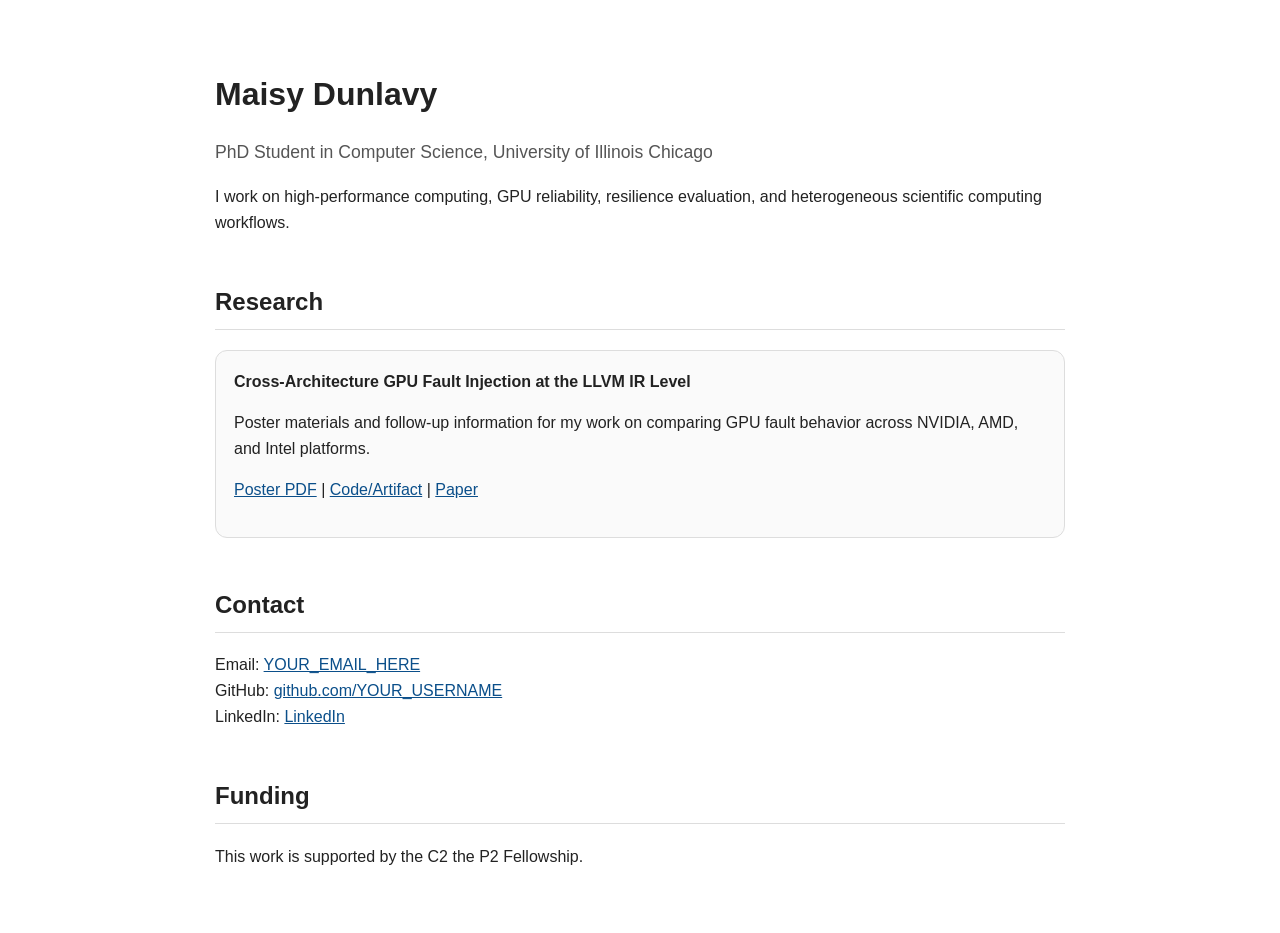
==== index.html @ 07b7075c "first commit" ====
<!DOCTYPE html>
<html lang="en">
<head>
  <meta charset="UTF-8" />
  <meta name="viewport" content="width=device-width, initial-scale=1.0" />
  <title>Maisy Dunlavy</title>
  <style>
    body {
      font-family: Arial, Helvetica, sans-serif;
      max-width: 850px;
      margin: 0 auto;
      padding: 48px 24px;
      line-height: 1.6;
      color: #222;
    }
    h1 {
      margin-bottom: 0.2em;
    }
    h2 {
      margin-top: 2em;
      border-bottom: 1px solid #ddd;
      padding-bottom: 0.3em;
    }
    a {
      color: #0b4f8a;
    }
    .subtitle {
      font-size: 1.1em;
      color: #555;
    }
    .card {
      border: 1px solid #ddd;
      border-radius: 12px;
      padding: 18px;
      margin: 16px 0;
      background: #fafafa;
    }
  </style>
</head>
<body>
  <h1>Maisy Dunlavy</h1>
  <p class="subtitle">PhD Student in Computer Science, University of Illinois Chicago</p>

  <p>
    I work on high-performance computing, GPU reliability, resilience evaluation,
    and heterogeneous scientific computing workflows.
  </p>

  <h2>Research</h2>
  <div class="card">
    <strong>Cross-Architecture GPU Fault Injection at the LLVM IR Level</strong>
    <p>
      Poster materials and follow-up information for my work on comparing GPU
      fault behavior across NVIDIA, AMD, and Intel platforms.
    </p>
    <p>
      <a href="#">Poster PDF</a> |
      <a href="#">Code/Artifact</a> |
      <a href="#">Paper</a>
    </p>
  </div>

  <h2>Contact</h2>
  <p>
    Email: <a href="mailto:YOUR_EMAIL_HERE">YOUR_EMAIL_HERE</a><br />
    GitHub: <a href="https://github.com/YOUR_USERNAME">github.com/YOUR_USERNAME</a><br />
    LinkedIn: <a href="YOUR_LINKEDIN_URL">LinkedIn</a>
  </p>

  <h2>Funding</h2>
  <p>
    This work is supported by the C2 the P2 Fellowship.
  </p>
</body>
</html>
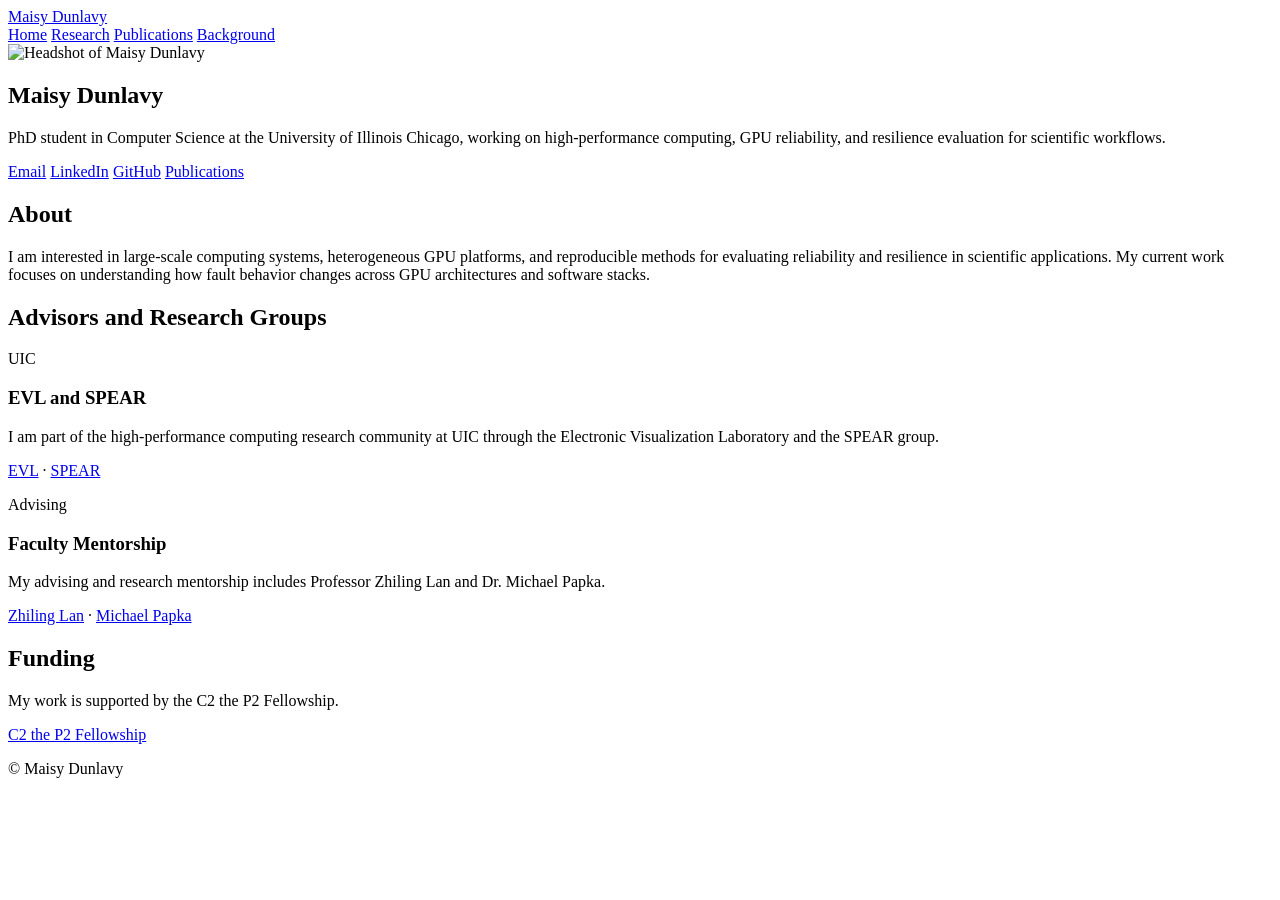
==== commit adcf2c00: "small updates" ====
--- a/index.html
+++ b/index.html
@@ -4,72 +4,97 @@
   <meta charset="UTF-8" />
   <meta name="viewport" content="width=device-width, initial-scale=1.0" />
   <title>Maisy Dunlavy</title>
-  <style>
-    body {
-      font-family: Arial, Helvetica, sans-serif;
-      max-width: 850px;
-      margin: 0 auto;
-      padding: 48px 24px;
-      line-height: 1.6;
-      color: #222;
-    }
-    h1 {
-      margin-bottom: 0.2em;
-    }
-    h2 {
-      margin-top: 2em;
-      border-bottom: 1px solid #ddd;
-      padding-bottom: 0.3em;
-    }
-    a {
-      color: #0b4f8a;
-    }
-    .subtitle {
-      font-size: 1.1em;
-      color: #555;
-    }
-    .card {
-      border: 1px solid #ddd;
-      border-radius: 12px;
-      padding: 18px;
-      margin: 16px 0;
-      background: #fafafa;
-    }
-  </style>
+  <link rel="stylesheet" href="style.css" />
 </head>
 <body>
-  <h1>Maisy Dunlavy</h1>
-  <p class="subtitle">PhD Student in Computer Science, University of Illinois Chicago</p>
+  <header class="site-header">
+    <nav class="nav">
+      <a class="name" href="index.html">Maisy Dunlavy</a>
+      <div class="nav-links">
+        <a href="index.html">Home</a>
+        <a href="research.html">Research</a>
+        <a href="publications.html">Publications</a>
+        <a href="background.html">Background</a>
+      </div>
+    </nav>
+  </header>
 
-  <p>
-    I work on high-performance computing, GPU reliability, resilience evaluation,
-    and heterogeneous scientific computing workflows.
-  </p>
+  <main>
+    <section class="hero">
+      <img class="headshot" src="assets/headshot.jpg" alt="Headshot of Maisy Dunlavy" />
 
-  <h2>Research</h2>
-  <div class="card">
-    <strong>Cross-Architecture GPU Fault Injection at the LLVM IR Level</strong>
-    <p>
-      Poster materials and follow-up information for my work on comparing GPU
-      fault behavior across NVIDIA, AMD, and Intel platforms.
-    </p>
-    <p>
-      <a href="#">Poster PDF</a> |
-      <a href="#">Code/Artifact</a> |
-      <a href="#">Paper</a>
-    </p>
-  </div>
+      <div>
+        <h1>Maisy Dunlavy</h1>
+        <p class="subtitle">
+          PhD student in Computer Science at the University of Illinois Chicago, working on
+          high-performance computing, GPU reliability, and resilience evaluation for scientific workflows.
+        </p>
 
-  <h2>Contact</h2>
-  <p>
-    Email: <a href="mailto:YOUR_EMAIL_HERE">YOUR_EMAIL_HERE</a><br />
-    GitHub: <a href="https://github.com/YOUR_USERNAME">github.com/YOUR_USERNAME</a><br />
-    LinkedIn: <a href="YOUR_LINKEDIN_URL">LinkedIn</a>
-  </p>
+        <div class="contact-row">
+          <a class="button primary" href="mailto:YOUR_EMAIL_HERE">Email</a>
+          <a class="button" href="YOUR_LINKEDIN_URL">LinkedIn</a>
+          <a class="button" href="https://github.com/mdunlavy">GitHub</a>
+          <a class="button" href="publications.html">Publications</a>
+        </div>
+      </div>
+    </section>
 
-  <h2>Funding</h2>
-  <p>
-    This work is supported by the C2 the P2 Fellowship.
-  </p>
+    <section>
+      <h2>About</h2>
+      <p>
+        I am interested in large-scale computing systems, heterogeneous GPU platforms,
+        and reproducible methods for evaluating reliability and resilience in scientific applications.
+        My current work focuses on understanding how fault behavior changes across GPU architectures
+        and software stacks.
+      </p>
+    </section>
+
+    <section>
+      <h2>Advisors and Research Groups</h2>
+      <div class="card-grid">
+        <div class="card">
+          <span class="tag">UIC</span>
+          <h3>EVL and SPEAR</h3>
+          <p>
+            I am part of the high-performance computing research community at UIC through
+            the Electronic Visualization Laboratory and the SPEAR group.
+          </p>
+          <p>
+            <a href="https://www.evl.uic.edu/">EVL</a> ·
+            <a href="https://spear.lab.uic.edu/">SPEAR</a>
+          </p>
+        </div>
+
+        <div class="card">
+          <span class="tag">Advising</span>
+          <h3>Faculty Mentorship</h3>
+          <p>
+            My advising and research mentorship includes Professor Zhiling Lan and
+            Dr. Michael Papka.
+          </p>
+          <p>
+            <a href="https://cs.uic.edu/profiles/lan-zhiling/">Zhiling Lan</a> ·
+            <a href="https://www.anl.gov/profile/michael-e-papka">Michael Papka</a>
+          </p>
+        </div>
+      </div>
+    </section>
+
+    <section>
+      <h2>Funding</h2>
+      <div class="card">
+        <p>
+          My work is supported by the C2 the P2 Fellowship.
+        </p>
+        <p>
+          <a href="FUNDING_LINK_HERE">C2 the P2 Fellowship</a>
+        </p>
+      </div>
+    </section>
+  </main>
+
+  <footer class="footer">
+    © Maisy Dunlavy
+  </footer>
 </body>
 </html>
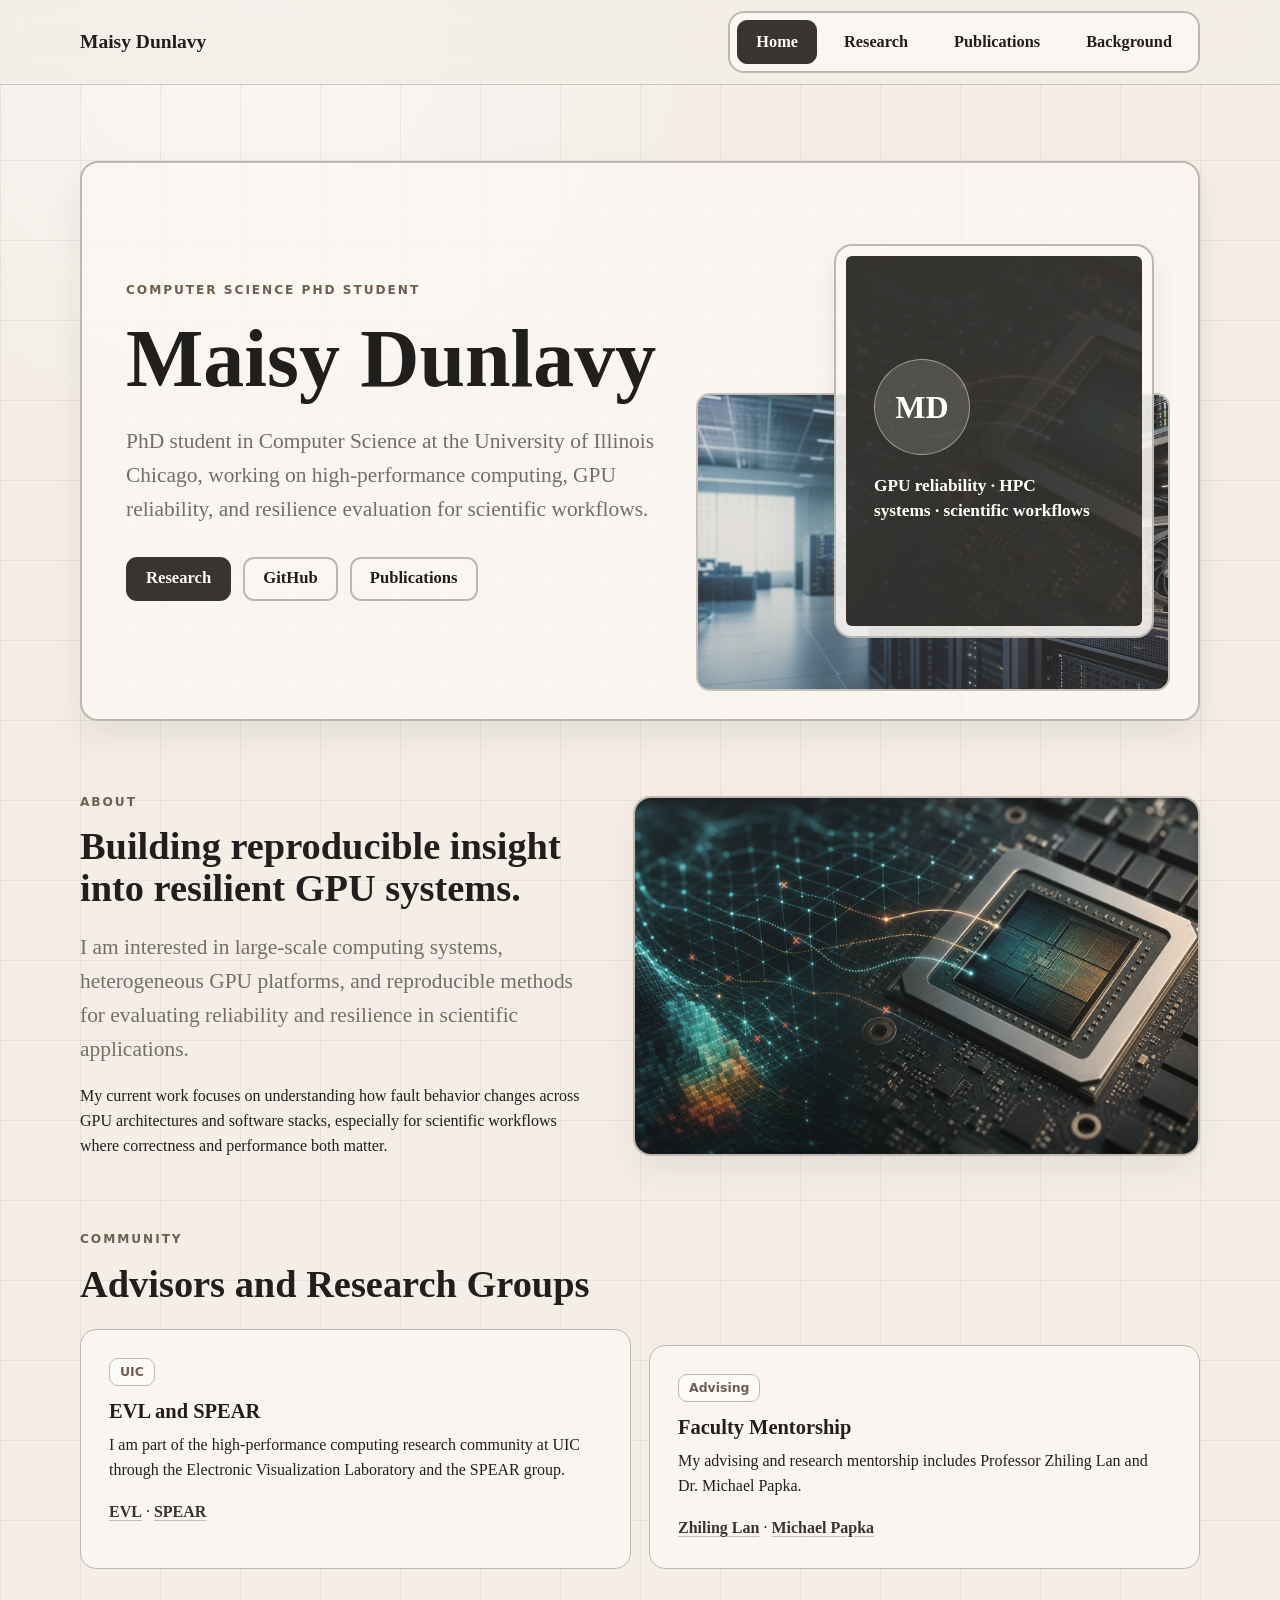
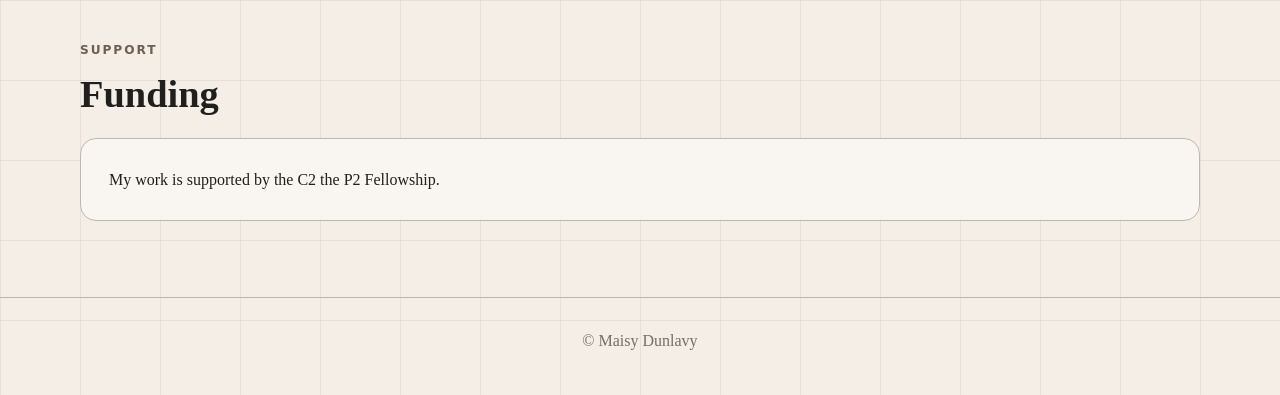
==== commit c6bd6f17: "Refresh portfolio site design" ====
--- a/index.html
+++ b/index.html
@@ -11,7 +11,7 @@
     <nav class="nav">
       <a class="name" href="index.html">Maisy Dunlavy</a>
       <div class="nav-links">
-        <a href="index.html">Home</a>
+        <a class="active" href="index.html">Home</a>
         <a href="research.html">Research</a>
         <a href="publications.html">Publications</a>
         <a href="background.html">Background</a>
@@ -21,9 +21,8 @@
 
   <main>
     <section class="hero">
-      <img class="headshot" src="assets/headshot.jpg" alt="Headshot of Maisy Dunlavy" />
-
-      <div>
+      <div class="hero-content">
+        <p class="eyebrow">Computer Science PhD Student</p>
         <h1>Maisy Dunlavy</h1>
         <p class="subtitle">
           PhD student in Computer Science at the University of Illinois Chicago, working on
@@ -31,26 +30,44 @@
         </p>
 
         <div class="contact-row">
-          <a class="button primary" href="mailto:YOUR_EMAIL_HERE">Email</a>
-          <a class="button" href="YOUR_LINKEDIN_URL">LinkedIn</a>
+          <a class="button primary" href="research.html">Research</a>
           <a class="button" href="https://github.com/mdunlavy">GitHub</a>
           <a class="button" href="publications.html">Publications</a>
         </div>
       </div>
+
+      <div class="portrait-card">
+        <div class="identity-panel" aria-label="Maisy Dunlavy profile card">
+          <span>MD</span>
+          <p>GPU reliability · HPC systems · scientific workflows</p>
+        </div>
+      </div>
+    </section>
+
+    <section class="split">
+      <div>
+        <p class="eyebrow">About</p>
+        <h2>Building reproducible insight into resilient GPU systems.</h2>
+        <p class="lead">
+          I am interested in large-scale computing systems, heterogeneous GPU platforms,
+          and reproducible methods for evaluating reliability and resilience in scientific applications.
+        </p>
+        <p>
+          My current work focuses on understanding how fault behavior changes across GPU architectures
+          and software stacks, especially for scientific workflows where correctness and performance
+          both matter.
+        </p>
+      </div>
+      <div class="feature-image" role="img" aria-label="GPU reliability visualization"></div>
     </section>
 
     <section>
-      <h2>About</h2>
-      <p>
-        I am interested in large-scale computing systems, heterogeneous GPU platforms,
-        and reproducible methods for evaluating reliability and resilience in scientific applications.
-        My current work focuses on understanding how fault behavior changes across GPU architectures
-        and software stacks.
-      </p>
-    </section>
-
-    <section>
-      <h2>Advisors and Research Groups</h2>
+      <div class="section-intro">
+        <div>
+          <p class="eyebrow">Community</p>
+          <h2>Advisors and Research Groups</h2>
+        </div>
+      </div>
       <div class="card-grid">
         <div class="card">
           <span class="tag">UIC</span>
@@ -81,13 +98,11 @@
     </section>
 
     <section>
+      <p class="eyebrow">Support</p>
       <h2>Funding</h2>
       <div class="card">
         <p>
           My work is supported by the C2 the P2 Fellowship.
-        </p>
-        <p>
-          <a href="FUNDING_LINK_HERE">C2 the P2 Fellowship</a>
         </p>
       </div>
     </section>
--- a/style.css
+++ b/style.css
@@ -0,0 +1,535 @@
+* {
+  box-sizing: border-box;
+}
+
+:root {
+  --ink: #211f1d;
+  --charcoal: #373431;
+  --muted: #746e67;
+  --paper: #f4eee7;
+  --panel: #fbf8f4;
+  --line: #bdb7b1;
+  --line-soft: #ded7cf;
+  --grid: rgba(91, 82, 73, 0.09);
+  --gold: #9a6a35;
+  --accent: #6e5f4f;
+  --shadow: 0 16px 34px rgba(47, 43, 39, 0.08);
+  --radius: 12px;
+}
+
+body {
+  margin: 0;
+  color: var(--ink);
+  background:
+    linear-gradient(var(--grid) 1px, transparent 1px),
+    linear-gradient(90deg, var(--grid) 1px, transparent 1px),
+    radial-gradient(circle at 20% 0%, rgba(255, 255, 255, 0.58), transparent 28rem),
+    var(--paper);
+  background-size: 80px 80px, 80px 80px, auto, auto;
+  font-family: Georgia, "Times New Roman", Times, serif;
+  line-height: 1.58;
+}
+
+img {
+  display: block;
+  max-width: 100%;
+}
+
+a {
+  color: var(--charcoal);
+  font-weight: 700;
+  text-decoration-color: rgba(55, 52, 49, 0.28);
+  text-underline-offset: 0.18em;
+}
+
+a:hover {
+  color: var(--gold);
+}
+
+.site-header {
+  position: sticky;
+  top: 0;
+  z-index: 10;
+  border-bottom: 1px solid rgba(189, 183, 177, 0.72);
+  background: rgba(244, 238, 231, 0.84);
+  backdrop-filter: blur(14px);
+}
+
+.nav {
+  width: min(1120px, calc(100% - 40px));
+  margin: 0 auto;
+  min-height: 84px;
+  display: flex;
+  align-items: center;
+  justify-content: space-between;
+  gap: 28px;
+}
+
+.name {
+  color: var(--ink);
+  font-size: 1.22rem;
+  font-weight: 700;
+  letter-spacing: 0;
+  text-decoration: none;
+  white-space: nowrap;
+}
+
+.nav-links {
+  display: flex;
+  align-items: center;
+  justify-content: flex-end;
+  gap: 8px;
+  flex-wrap: wrap;
+  border: 2px solid var(--line);
+  border-radius: 16px;
+  padding: 7px;
+  background: rgba(251, 248, 244, 0.82);
+}
+
+.nav-links a {
+  min-height: 44px;
+  display: inline-flex;
+  align-items: center;
+  border: 1px solid transparent;
+  border-radius: 10px;
+  padding: 0 18px;
+  color: var(--ink);
+  font-size: 1.02rem;
+  font-weight: 700;
+  text-decoration: none;
+}
+
+.nav-links a:hover,
+.nav-links a.active {
+  border-color: var(--charcoal);
+  background: var(--charcoal);
+  color: #fffaf4;
+}
+
+main {
+  width: min(1120px, calc(100% - 40px));
+  margin: 0 auto;
+  padding: 48px 0 76px;
+}
+
+section {
+  margin-top: 72px;
+}
+
+h1,
+h2,
+h3 {
+  margin: 0;
+  font-weight: 700;
+  line-height: 1.08;
+  letter-spacing: 0;
+}
+
+h1 {
+  max-width: 760px;
+  font-size: clamp(2.9rem, 6.4vw, 5.8rem);
+}
+
+h2 {
+  margin-bottom: 22px;
+  font-size: clamp(1.75rem, 3vw, 2.55rem);
+}
+
+h3 {
+  font-size: 1.28rem;
+}
+
+p {
+  margin: 0;
+}
+
+p + p {
+  margin-top: 16px;
+}
+
+.subtitle,
+.lead {
+  max-width: 760px;
+  color: var(--muted);
+  font-size: clamp(1.14rem, 2vw, 1.34rem);
+}
+
+.eyebrow {
+  margin-bottom: 14px;
+  color: var(--accent);
+  font-family: ui-sans-serif, system-ui, -apple-system, BlinkMacSystemFont, "Segoe UI", sans-serif;
+  font-size: 0.76rem;
+  font-weight: 800;
+  letter-spacing: 0.16em;
+  text-transform: uppercase;
+}
+
+.hero {
+  position: relative;
+  min-height: 560px;
+  display: grid;
+  grid-template-columns: minmax(0, 1fr) minmax(280px, 0.7fr);
+  align-items: center;
+  gap: 38px;
+  margin-top: 28px;
+  padding: 44px;
+  overflow: hidden;
+  border: 2px solid var(--line);
+  border-radius: 18px;
+  background:
+    linear-gradient(rgba(255, 255, 255, 0.35) 1px, transparent 1px),
+    linear-gradient(90deg, rgba(255, 255, 255, 0.35) 1px, transparent 1px),
+    rgba(251, 248, 244, 0.78);
+  background-size: 52px 52px;
+  box-shadow: var(--shadow);
+}
+
+.hero::after {
+  content: "";
+  position: absolute;
+  inset: auto 28px 28px auto;
+  width: min(46%, 470px);
+  aspect-ratio: 16 / 10;
+  border: 2px solid var(--line);
+  border-radius: 14px;
+  background:
+    linear-gradient(180deg, rgba(55, 52, 49, 0.12), rgba(55, 52, 49, 0.2)),
+    url("assets/hpc-hero.png") center / cover;
+  filter: sepia(0.18) saturate(0.66) contrast(0.94);
+  opacity: 0.9;
+}
+
+.hero-content {
+  position: relative;
+  z-index: 2;
+  max-width: 660px;
+}
+
+.hero .subtitle {
+  margin-top: 22px;
+  color: var(--muted);
+}
+
+.portrait-card {
+  position: relative;
+  z-index: 2;
+  align-self: center;
+  width: min(100%, 320px);
+  margin-left: auto;
+  padding: 10px;
+  border: 2px solid var(--line);
+  border-radius: 18px;
+  background: rgba(251, 248, 244, 0.88);
+  box-shadow: 0 12px 24px rgba(47, 43, 39, 0.08);
+}
+
+.headshot,
+.identity-panel {
+  width: 100%;
+  aspect-ratio: 4 / 5;
+  border-radius: 6px;
+}
+
+.headshot {
+  object-fit: cover;
+}
+
+.identity-panel {
+  display: grid;
+  align-content: center;
+  gap: 18px;
+  padding: 28px;
+  background:
+    linear-gradient(145deg, rgba(55, 52, 49, 0.95), rgba(55, 52, 49, 0.86)),
+    url("assets/gpu-reliability.png") center / cover;
+  color: #ffffff;
+  filter: sepia(0.1) saturate(0.72);
+}
+
+.identity-panel span {
+  width: 96px;
+  height: 96px;
+  display: inline-grid;
+  place-items: center;
+  border: 1px solid rgba(255, 255, 255, 0.42);
+  border-radius: 50%;
+  background: rgba(255, 255, 255, 0.14);
+  font-size: 2rem;
+  font-weight: 700;
+}
+
+.identity-panel p {
+  max-width: 220px;
+  font-size: 1.08rem;
+  font-weight: 700;
+  line-height: 1.45;
+}
+
+.contact-row,
+.link-row {
+  display: flex;
+  flex-wrap: wrap;
+  align-items: center;
+  gap: 12px;
+  margin-top: 30px;
+}
+
+.button {
+  min-height: 44px;
+  display: inline-flex;
+  align-items: center;
+  justify-content: center;
+  border: 2px solid var(--line);
+  border-radius: 11px;
+  padding: 0 18px;
+  background: rgba(251, 248, 244, 0.92);
+  color: var(--ink);
+  font-size: 1.04rem;
+  font-weight: 700;
+  text-decoration: none;
+  box-shadow: none;
+}
+
+.button:hover {
+  transform: translateY(-1px);
+}
+
+.button.primary {
+  border-color: var(--charcoal);
+  background: var(--charcoal);
+  color: #fffaf4;
+}
+
+.section-intro {
+  display: flex;
+  align-items: end;
+  justify-content: space-between;
+  gap: 28px;
+  margin-bottom: 24px;
+}
+
+.section-intro h2 {
+  margin-bottom: 0;
+}
+
+.split {
+  display: grid;
+  grid-template-columns: minmax(0, 0.95fr) minmax(320px, 1.05fr);
+  gap: 40px;
+  align-items: center;
+}
+
+.feature-image {
+  min-height: 360px;
+  border: 2px solid var(--line);
+  border-radius: 18px;
+  background:
+    linear-gradient(180deg, rgba(251, 248, 244, 0.08), rgba(55, 52, 49, 0.16)),
+    url("assets/gpu-reliability.png") center / cover;
+  box-shadow: var(--shadow);
+  filter: sepia(0.14) saturate(0.76) contrast(0.96);
+}
+
+.card-grid,
+.research-grid,
+.timeline {
+  display: grid;
+  gap: 18px;
+}
+
+.card-grid {
+  grid-template-columns: repeat(2, minmax(0, 1fr));
+}
+
+.research-grid {
+  grid-template-columns: repeat(3, minmax(0, 1fr));
+}
+
+.card,
+.pub,
+.timeline-item,
+.research-card {
+  border: 1px solid var(--line);
+  border-radius: 16px;
+  background: rgba(251, 248, 244, 0.86);
+  box-shadow: none;
+}
+
+.card,
+.pub,
+.timeline-item {
+  padding: 28px;
+}
+
+.research-card {
+  overflow: hidden;
+}
+
+.research-card .card-media {
+  min-height: 170px;
+  border-bottom: 1px solid var(--line);
+  background:
+    linear-gradient(180deg, rgba(251, 248, 244, 0.08), rgba(55, 52, 49, 0.2)),
+    url("assets/gpu-reliability.png") center / cover;
+  filter: sepia(0.14) saturate(0.76);
+}
+
+.research-card .card-body {
+  padding: 24px;
+}
+
+.card h3,
+.pub h3,
+.timeline-item h3,
+.research-card h3 {
+  margin-bottom: 10px;
+}
+
+.muted {
+  color: var(--muted);
+}
+
+.tag,
+.status,
+.date {
+  display: inline-flex;
+  align-items: center;
+  width: fit-content;
+  min-height: 28px;
+  margin-bottom: 14px;
+  border: 1px solid var(--line);
+  border-radius: 9px;
+  padding: 0 10px;
+  background: rgba(255, 255, 255, 0.38);
+  color: var(--accent);
+  font-family: ui-sans-serif, system-ui, -apple-system, BlinkMacSystemFont, "Segoe UI", sans-serif;
+  font-size: 0.78rem;
+  font-weight: 800;
+}
+
+.status {
+  margin: 0 6px 0 0;
+  background: var(--charcoal);
+  color: #fffaf4;
+}
+
+.list-clean {
+  margin: 0;
+  padding: 0;
+  list-style: none;
+}
+
+.list-clean li {
+  position: relative;
+  padding: 12px 0 12px 28px;
+  border-bottom: 1px solid var(--line-soft);
+}
+
+.list-clean li:last-child {
+  border-bottom: 0;
+}
+
+.list-clean li::before {
+  content: "";
+  position: absolute;
+  left: 0;
+  top: 1.05em;
+  width: 9px;
+  height: 9px;
+  border: 1px solid var(--charcoal);
+  border-radius: 50%;
+  background: transparent;
+}
+
+.pub + .pub,
+.card + .card,
+.timeline-item + .timeline-item {
+  margin-top: 16px;
+}
+
+.page-header {
+  padding: 34px 0 12px;
+}
+
+.footer {
+  border-top: 1px solid var(--line);
+  padding: 30px 20px 42px;
+  color: var(--muted);
+  text-align: center;
+}
+
+@media (max-width: 860px) {
+  .nav {
+    min-height: auto;
+    padding: 18px 0;
+    align-items: flex-start;
+    flex-direction: column;
+    gap: 12px;
+  }
+
+  .nav-links {
+    justify-content: flex-start;
+  }
+
+  main {
+    padding-top: 36px;
+  }
+
+  section {
+    margin-top: 52px;
+  }
+
+  .hero,
+  .split,
+  .card-grid,
+  .research-grid {
+    grid-template-columns: 1fr;
+  }
+
+  .hero {
+    min-height: auto;
+    padding: 34px 24px;
+  }
+
+  .hero::after {
+    inset: auto 18px 18px auto;
+    width: min(54%, 320px);
+    opacity: 0.34;
+  }
+
+  .portrait-card {
+    width: min(100%, 240px);
+    margin: 8px 0 0;
+  }
+
+  .section-intro {
+    display: block;
+  }
+}
+
+@media (max-width: 560px) {
+  .nav,
+  main {
+    width: min(100% - 28px, 1120px);
+  }
+
+  .nav-links a {
+    padding: 0 10px;
+    font-size: 0.88rem;
+  }
+
+  .button {
+    width: 100%;
+  }
+
+  .hero {
+    padding: 28px 18px;
+  }
+
+  .card,
+  .pub,
+  .timeline-item,
+  .research-card .card-body {
+    padding: 20px;
+  }
+}
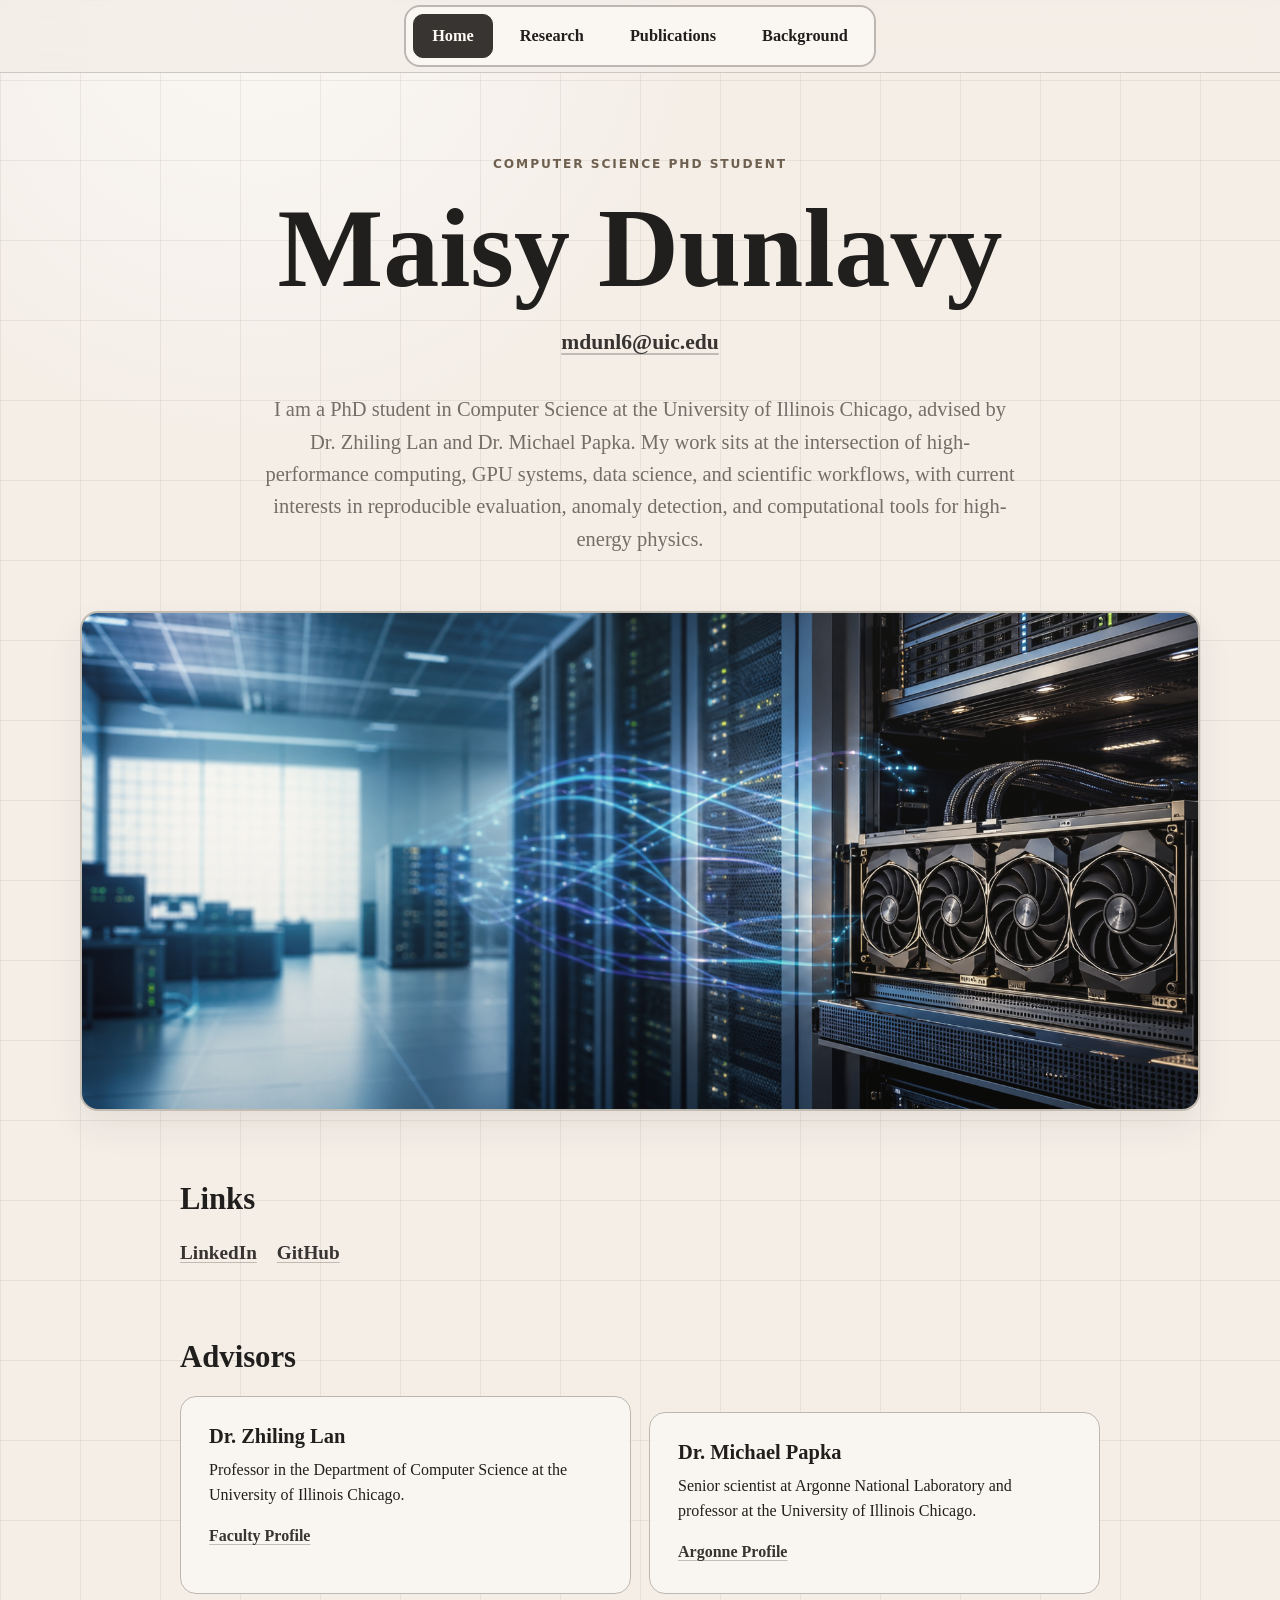
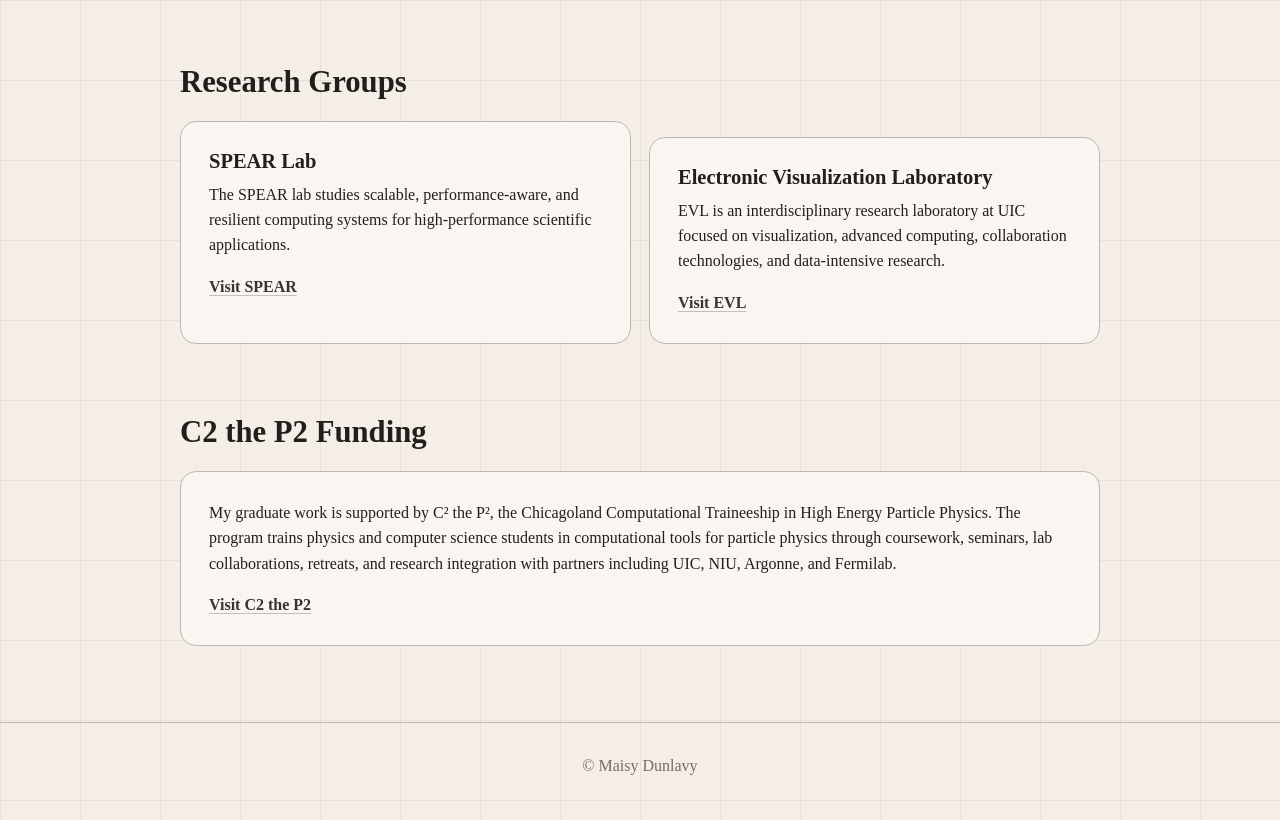
==== commit 5efa1184: "Simplify landing page layout" ====
--- a/index.html
+++ b/index.html
@@ -9,7 +9,6 @@
 <body>
   <header class="site-header">
     <nav class="nav">
-      <a class="name" href="index.html">Maisy Dunlavy</a>
       <div class="nav-links">
         <a class="active" href="index.html">Home</a>
         <a href="research.html">Research</a>
@@ -20,90 +19,85 @@
   </header>
 
   <main>
-    <section class="hero">
-      <div class="hero-content">
-        <p class="eyebrow">Computer Science PhD Student</p>
-        <h1>Maisy Dunlavy</h1>
-        <p class="subtitle">
-          PhD student in Computer Science at the University of Illinois Chicago, working on
-          high-performance computing, GPU reliability, and resilience evaluation for scientific workflows.
-        </p>
+    <section class="home-intro">
+      <p class="eyebrow">Computer Science PhD Student</p>
+      <h1>Maisy Dunlavy</h1>
+      <p class="email-link">
+        <a href="mailto:mdunl6@uic.edu">mdunl6@uic.edu</a>
+      </p>
 
-        <div class="contact-row">
-          <a class="button primary" href="research.html">Research</a>
-          <a class="button" href="https://github.com/mdunlavy">GitHub</a>
-          <a class="button" href="publications.html">Publications</a>
+      <p class="bio">
+        I am a PhD student in Computer Science at the University of Illinois Chicago, advised by
+        Dr. Zhiling Lan and Dr. Michael Papka. My work sits at the intersection of high-performance
+        computing, GPU systems, data science, and scientific workflows, with current interests in
+        reproducible evaluation, anomaly detection, and computational tools for high-energy physics.
+      </p>
+    </section>
+
+    <section class="home-image" aria-label="High-performance computing systems image"></section>
+
+    <section class="simple-section">
+      <h2>Links</h2>
+      <div class="text-links">
+        <a href="https://www.linkedin.com/in/maisydunlavy">LinkedIn</a>
+        <a href="https://github.com/mdunlavy">GitHub</a>
+      </div>
+    </section>
+
+    <section class="simple-section">
+      <h2>Advisors</h2>
+      <div class="card-grid">
+        <div class="card">
+          <h3>Dr. Zhiling Lan</h3>
+          <p>
+            Professor in the Department of Computer Science at the University of Illinois Chicago.
+          </p>
+          <p><a href="https://cs.uic.edu/profiles/lan-zhiling/">Faculty Profile</a></p>
         </div>
-      </div>
 
-      <div class="portrait-card">
-        <div class="identity-panel" aria-label="Maisy Dunlavy profile card">
-          <span>MD</span>
-          <p>GPU reliability · HPC systems · scientific workflows</p>
+        <div class="card">
+          <h3>Dr. Michael Papka</h3>
+          <p>
+            Senior scientist at Argonne National Laboratory and professor at the University of Illinois Chicago.
+          </p>
+          <p><a href="https://www.anl.gov/profile/michael-e-papka">Argonne Profile</a></p>
         </div>
       </div>
     </section>
 
-    <section class="split">
-      <div>
-        <p class="eyebrow">About</p>
-        <h2>Building reproducible insight into resilient GPU systems.</h2>
-        <p class="lead">
-          I am interested in large-scale computing systems, heterogeneous GPU platforms,
-          and reproducible methods for evaluating reliability and resilience in scientific applications.
-        </p>
-        <p>
-          My current work focuses on understanding how fault behavior changes across GPU architectures
-          and software stacks, especially for scientific workflows where correctness and performance
-          both matter.
-        </p>
-      </div>
-      <div class="feature-image" role="img" aria-label="GPU reliability visualization"></div>
-    </section>
-
-    <section>
-      <div class="section-intro">
-        <div>
-          <p class="eyebrow">Community</p>
-          <h2>Advisors and Research Groups</h2>
-        </div>
-      </div>
+    <section class="simple-section">
+      <h2>Research Groups</h2>
       <div class="card-grid">
         <div class="card">
-          <span class="tag">UIC</span>
-          <h3>EVL and SPEAR</h3>
+          <h3>SPEAR Lab</h3>
           <p>
-            I am part of the high-performance computing research community at UIC through
-            the Electronic Visualization Laboratory and the SPEAR group.
+            The SPEAR lab studies scalable, performance-aware, and resilient computing systems for
+            high-performance scientific applications.
           </p>
-          <p>
-            <a href="https://www.evl.uic.edu/">EVL</a> ·
-            <a href="https://spear.lab.uic.edu/">SPEAR</a>
-          </p>
+          <p><a href="https://spear.lab.uic.edu/">Visit SPEAR</a></p>
         </div>
 
         <div class="card">
-          <span class="tag">Advising</span>
-          <h3>Faculty Mentorship</h3>
+          <h3>Electronic Visualization Laboratory</h3>
           <p>
-            My advising and research mentorship includes Professor Zhiling Lan and
-            Dr. Michael Papka.
+            EVL is an interdisciplinary research laboratory at UIC focused on visualization,
+            advanced computing, collaboration technologies, and data-intensive research.
           </p>
-          <p>
-            <a href="https://cs.uic.edu/profiles/lan-zhiling/">Zhiling Lan</a> ·
-            <a href="https://www.anl.gov/profile/michael-e-papka">Michael Papka</a>
-          </p>
+          <p><a href="https://www.evl.uic.edu/">Visit EVL</a></p>
         </div>
       </div>
     </section>
 
-    <section>
-      <p class="eyebrow">Support</p>
-      <h2>Funding</h2>
+    <section class="simple-section">
+      <h2>C2 the P2 Funding</h2>
       <div class="card">
         <p>
-          My work is supported by the C2 the P2 Fellowship.
+          My graduate work is supported by C² the P², the Chicagoland Computational Traineeship
+          in High Energy Particle Physics. The program trains physics and computer science students
+          in computational tools for particle physics through coursework, seminars, lab collaborations,
+          retreats, and research integration with partners including UIC, NIU, Argonne, and Fermilab.
         </p>
+        <p><a href="https://www.c2thep2.org/">Visit C2 the P2</a></p>
       </div>
     </section>
   </main>
--- a/style.css
+++ b/style.css
@@ -58,20 +58,10 @@
 .nav {
   width: min(1120px, calc(100% - 40px));
   margin: 0 auto;
-  min-height: 84px;
+  min-height: 72px;
   display: flex;
   align-items: center;
-  justify-content: space-between;
-  gap: 28px;
-}
-
-.name {
-  color: var(--ink);
-  font-size: 1.22rem;
-  font-weight: 700;
-  letter-spacing: 0;
-  text-decoration: none;
-  white-space: nowrap;
+  justify-content: center;
 }
 
 .nav-links {
@@ -127,12 +117,12 @@
 
 h1 {
   max-width: 760px;
-  font-size: clamp(2.9rem, 6.4vw, 5.8rem);
+  font-size: clamp(2.35rem, 5vw, 4rem);
 }
 
 h2 {
   margin-bottom: 22px;
-  font-size: clamp(1.75rem, 3vw, 2.55rem);
+  font-size: clamp(1.55rem, 2.4vw, 2rem);
 }
 
 h3 {
@@ -182,6 +172,55 @@
     rgba(251, 248, 244, 0.78);
   background-size: 52px 52px;
   box-shadow: var(--shadow);
+}
+
+.home-intro {
+  max-width: 780px;
+  margin: 34px auto 0;
+  text-align: center;
+}
+
+.home-intro h1 {
+  max-width: none;
+  font-size: clamp(3.4rem, 9vw, 7rem);
+}
+
+.email-link {
+  margin-top: 16px;
+  color: var(--muted);
+  font-size: clamp(1.14rem, 2vw, 1.35rem);
+}
+
+.bio {
+  max-width: 760px;
+  margin: 34px auto 0;
+  color: var(--muted);
+  font-size: clamp(1.12rem, 2vw, 1.28rem);
+}
+
+.home-image {
+  min-height: clamp(280px, 42vw, 500px);
+  margin-top: 56px;
+  border: 2px solid var(--line);
+  border-radius: 18px;
+  background:
+    linear-gradient(180deg, rgba(251, 248, 244, 0.06), rgba(55, 52, 49, 0.12)),
+    url("assets/hpc-hero.png") center / cover;
+  box-shadow: var(--shadow);
+  filter: sepia(0.12) saturate(0.82) contrast(0.98);
+}
+
+.simple-section {
+  max-width: 920px;
+  margin-right: auto;
+  margin-left: auto;
+}
+
+.text-links {
+  display: flex;
+  flex-wrap: wrap;
+  gap: 20px;
+  font-size: 1.2rem;
 }
 
 .hero::after {
@@ -462,13 +501,11 @@
   .nav {
     min-height: auto;
     padding: 18px 0;
-    align-items: flex-start;
-    flex-direction: column;
-    gap: 12px;
+    align-items: center;
   }
 
   .nav-links {
-    justify-content: flex-start;
+    justify-content: center;
   }
 
   main {
@@ -491,6 +528,15 @@
     padding: 34px 24px;
   }
 
+  .home-intro {
+    margin-top: 18px;
+    text-align: left;
+  }
+
+  .bio {
+    margin-left: 0;
+  }
+
   .hero::after {
     inset: auto 18px 18px auto;
     width: min(54%, 320px);
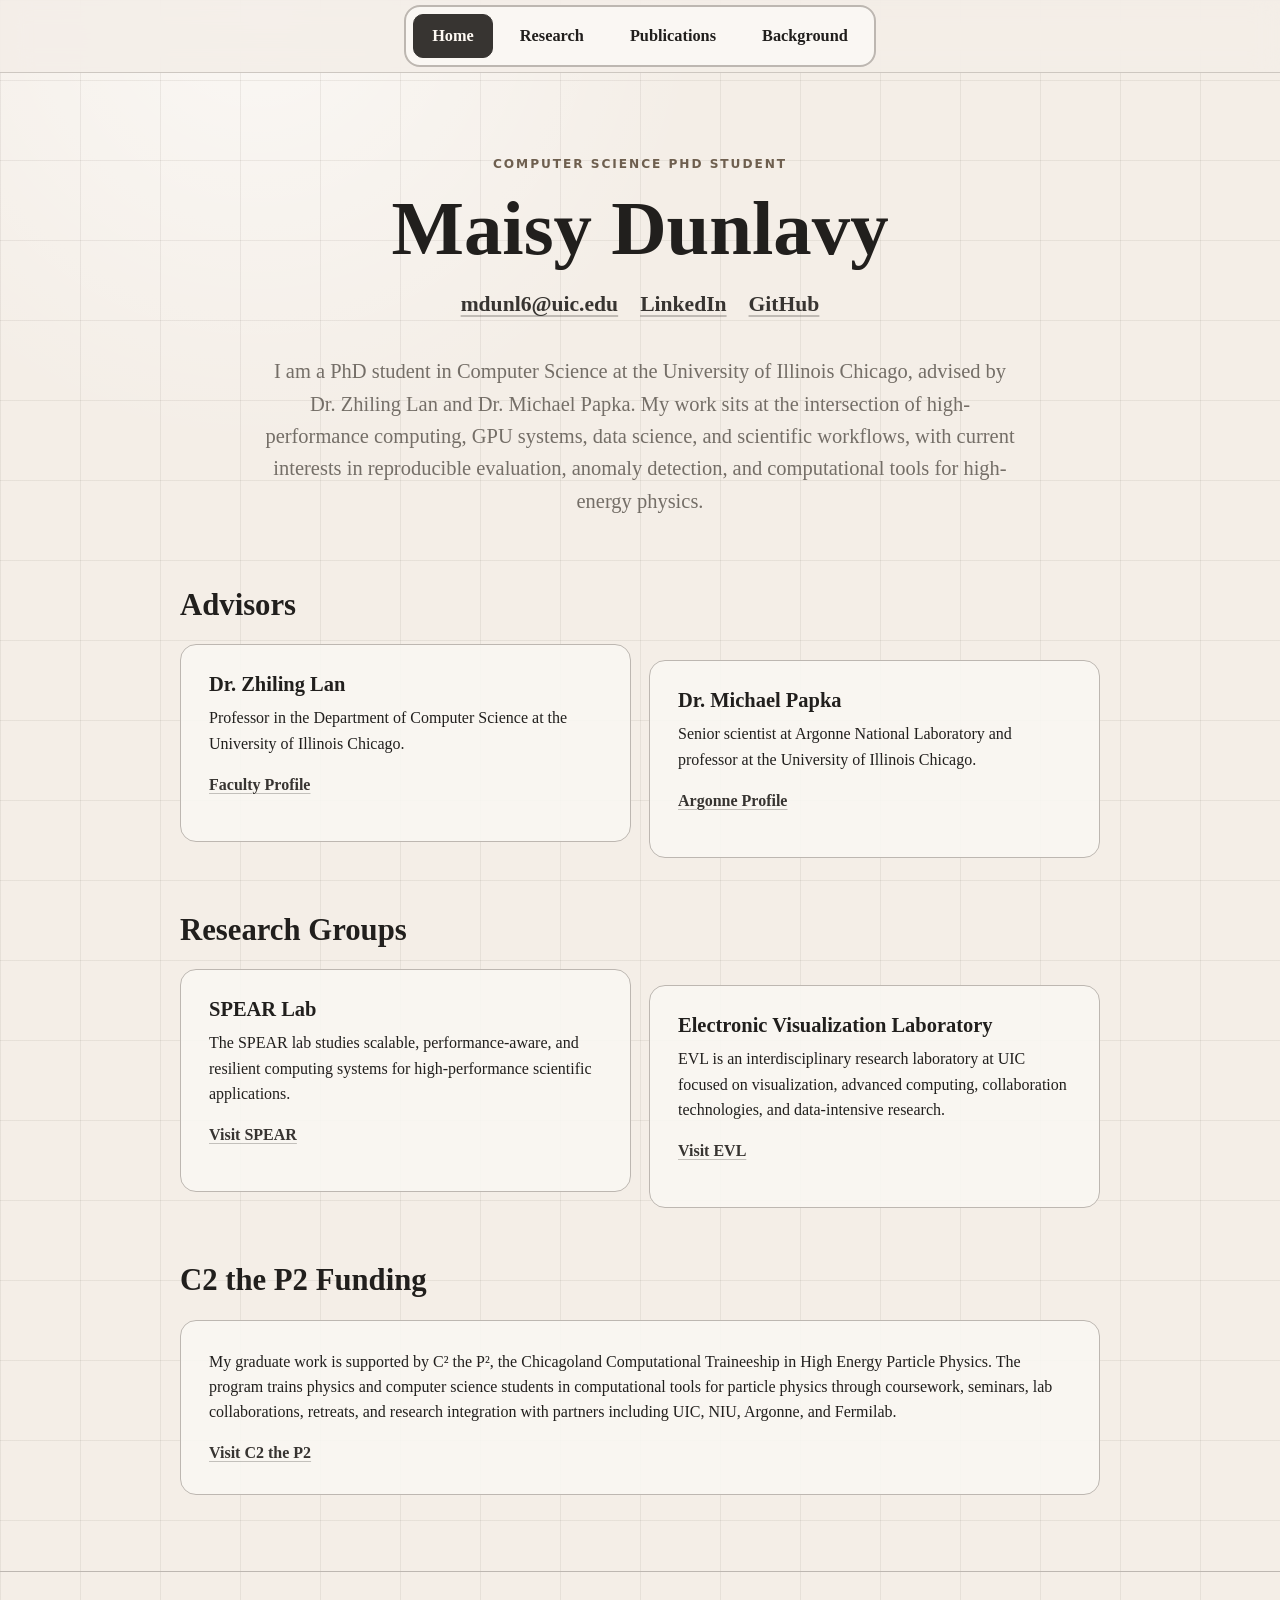
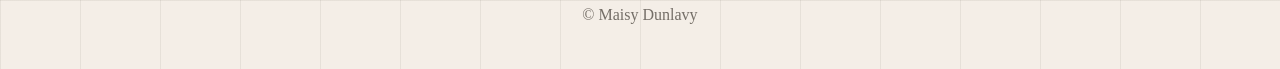
==== commit c1449483: "Refine landing page intro" ====
--- a/index.html
+++ b/index.html
@@ -22,9 +22,12 @@
     <section class="home-intro">
       <p class="eyebrow">Computer Science PhD Student</p>
       <h1>Maisy Dunlavy</h1>
-      <p class="email-link">
+
+      <div class="contact-line">
         <a href="mailto:mdunl6@uic.edu">mdunl6@uic.edu</a>
-      </p>
+        <a href="https://www.linkedin.com/in/maisydunlavy/">LinkedIn</a>
+        <a href="https://github.com/mdunlavy">GitHub</a>
+      </div>
 
       <p class="bio">
         I am a PhD student in Computer Science at the University of Illinois Chicago, advised by
@@ -32,16 +35,6 @@
         computing, GPU systems, data science, and scientific workflows, with current interests in
         reproducible evaluation, anomaly detection, and computational tools for high-energy physics.
       </p>
-    </section>
-
-    <section class="home-image" aria-label="High-performance computing systems image"></section>
-
-    <section class="simple-section">
-      <h2>Links</h2>
-      <div class="text-links">
-        <a href="https://www.linkedin.com/in/maisydunlavy">LinkedIn</a>
-        <a href="https://github.com/mdunlavy">GitHub</a>
-      </div>
     </section>
 
     <section class="simple-section">
--- a/style.css
+++ b/style.css
@@ -182,10 +182,15 @@
 
 .home-intro h1 {
   max-width: none;
-  font-size: clamp(3.4rem, 9vw, 7rem);
-}
-
-.email-link {
+  font-size: clamp(2.8rem, 6vw, 5rem);
+  white-space: nowrap;
+}
+
+.contact-line {
+  display: flex;
+  flex-wrap: wrap;
+  justify-content: center;
+  gap: 10px 22px;
   margin-top: 16px;
   color: var(--muted);
   font-size: clamp(1.14rem, 2vw, 1.35rem);
@@ -198,29 +203,10 @@
   font-size: clamp(1.12rem, 2vw, 1.28rem);
 }
 
-.home-image {
-  min-height: clamp(280px, 42vw, 500px);
-  margin-top: 56px;
-  border: 2px solid var(--line);
-  border-radius: 18px;
-  background:
-    linear-gradient(180deg, rgba(251, 248, 244, 0.06), rgba(55, 52, 49, 0.12)),
-    url("assets/hpc-hero.png") center / cover;
-  box-shadow: var(--shadow);
-  filter: sepia(0.12) saturate(0.82) contrast(0.98);
-}
-
 .simple-section {
   max-width: 920px;
   margin-right: auto;
   margin-left: auto;
-}
-
-.text-links {
-  display: flex;
-  flex-wrap: wrap;
-  gap: 20px;
-  font-size: 1.2rem;
 }
 
 .hero::after {
@@ -374,6 +360,7 @@
 .timeline {
   display: grid;
   gap: 18px;
+  align-items: stretch;
 }
 
 .card-grid {
@@ -392,6 +379,11 @@
   border-radius: 16px;
   background: rgba(251, 248, 244, 0.86);
   box-shadow: none;
+}
+
+.card,
+.research-card {
+  height: 100%;
 }
 
 .card,
@@ -533,6 +525,14 @@
     text-align: left;
   }
 
+  .home-intro h1 {
+    white-space: normal;
+  }
+
+  .contact-line {
+    justify-content: flex-start;
+  }
+
   .bio {
     margin-left: 0;
   }
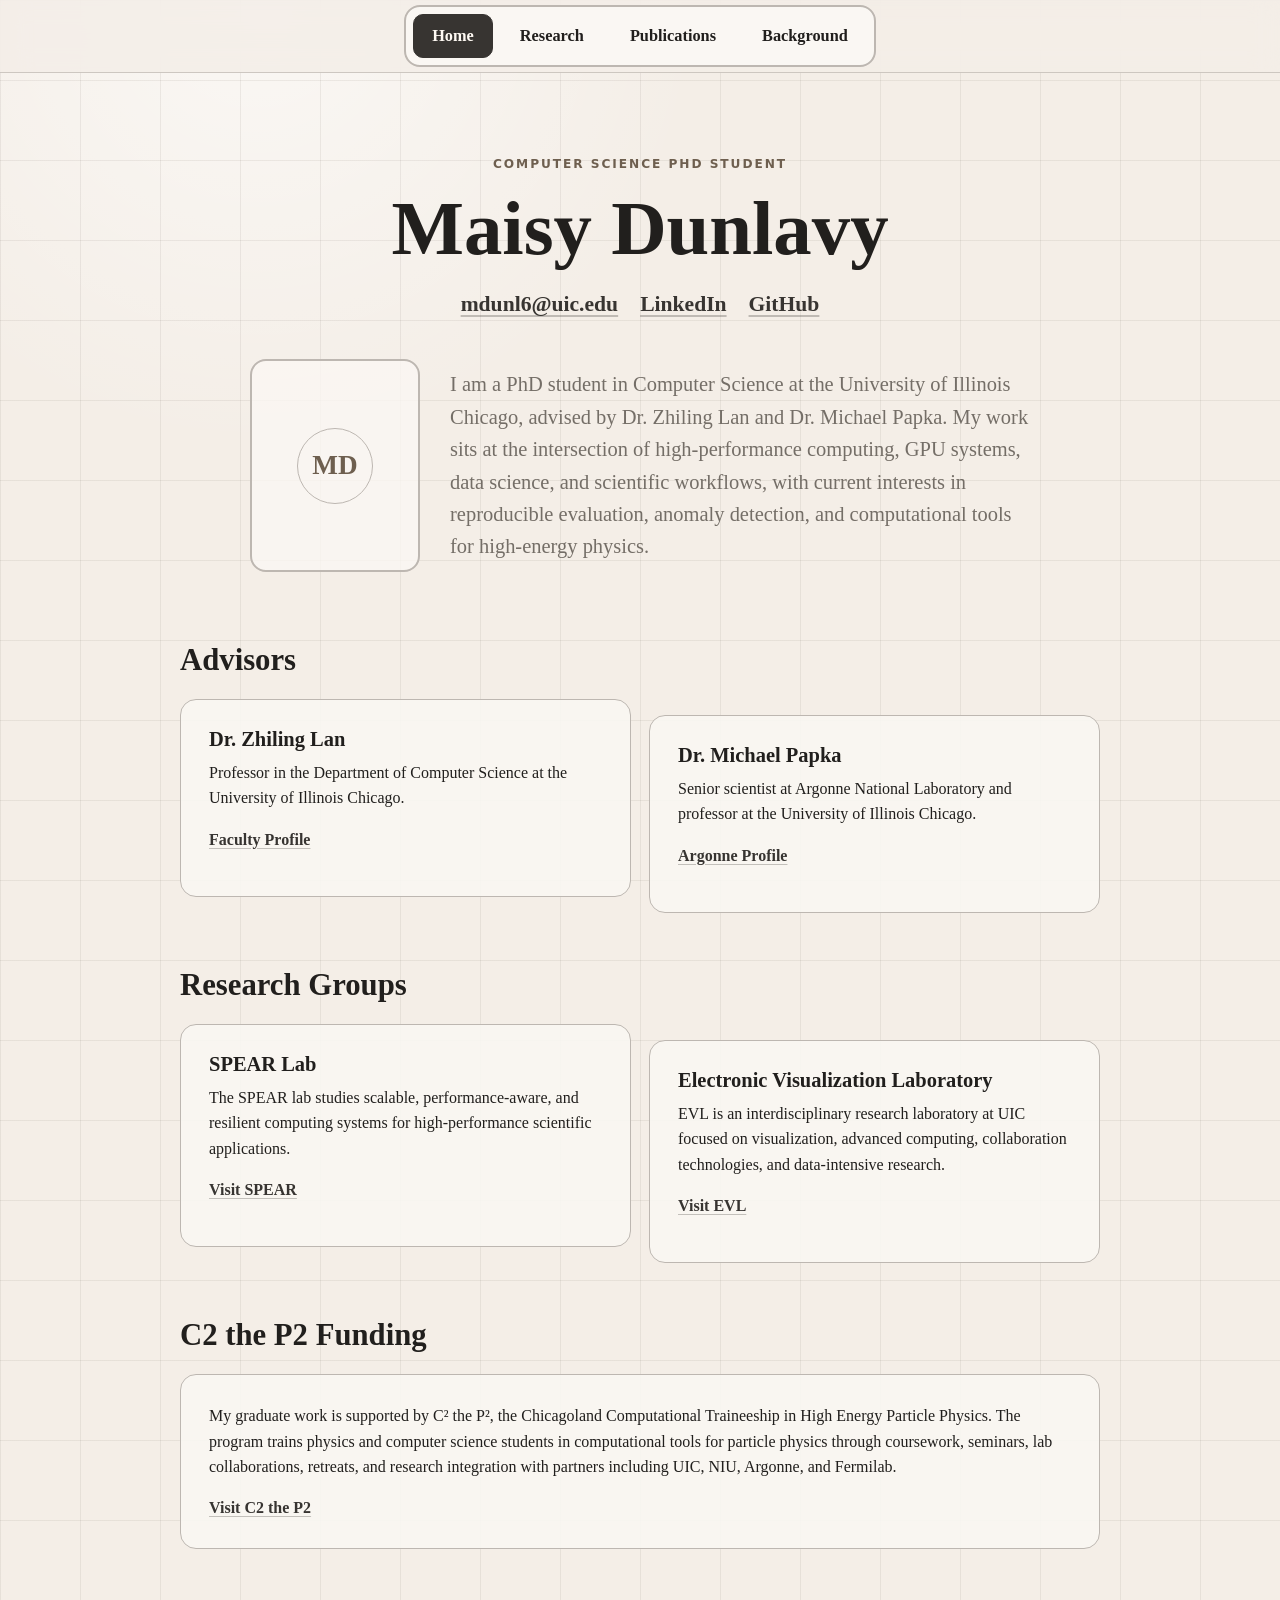
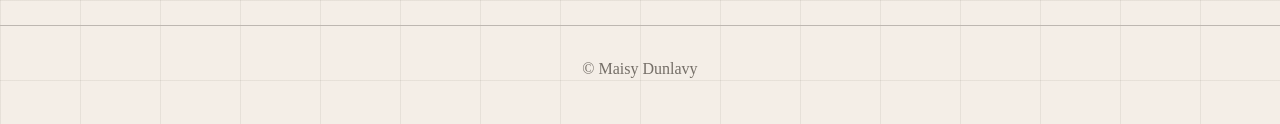
==== commit 0e67c5b9: "Add landing page headshot placeholder" ====
--- a/index.html
+++ b/index.html
@@ -29,12 +29,18 @@
         <a href="https://github.com/mdunlavy">GitHub</a>
       </div>
 
-      <p class="bio">
-        I am a PhD student in Computer Science at the University of Illinois Chicago, advised by
-        Dr. Zhiling Lan and Dr. Michael Papka. My work sits at the intersection of high-performance
-        computing, GPU systems, data science, and scientific workflows, with current interests in
-        reproducible evaluation, anomaly detection, and computational tools for high-energy physics.
-      </p>
+      <div class="bio-block">
+        <div class="headshot-placeholder" aria-label="Headshot placeholder">
+          <span>MD</span>
+        </div>
+
+        <p class="bio">
+          I am a PhD student in Computer Science at the University of Illinois Chicago, advised by
+          Dr. Zhiling Lan and Dr. Michael Papka. My work sits at the intersection of high-performance
+          computing, GPU systems, data science, and scientific workflows, with current interests in
+          reproducible evaluation, anomaly detection, and computational tools for high-energy physics.
+        </p>
+      </div>
     </section>
 
     <section class="simple-section">
--- a/style.css
+++ b/style.css
@@ -197,10 +197,41 @@
 }
 
 .bio {
-  max-width: 760px;
-  margin: 34px auto 0;
+  margin: 0;
   color: var(--muted);
   font-size: clamp(1.12rem, 2vw, 1.28rem);
+  text-align: left;
+}
+
+.bio-block {
+  max-width: 820px;
+  display: grid;
+  grid-template-columns: 170px minmax(0, 1fr);
+  gap: 30px;
+  align-items: center;
+  margin: 38px auto 0;
+}
+
+.headshot-placeholder {
+  width: 170px;
+  aspect-ratio: 4 / 5;
+  display: grid;
+  place-items: center;
+  border: 2px solid var(--line);
+  border-radius: 16px;
+  background: rgba(251, 248, 244, 0.78);
+  color: var(--accent);
+}
+
+.headshot-placeholder span {
+  width: 76px;
+  height: 76px;
+  display: grid;
+  place-items: center;
+  border: 1px solid var(--line);
+  border-radius: 50%;
+  font-size: 1.7rem;
+  font-weight: 700;
 }
 
 .simple-section {
@@ -537,6 +568,16 @@
     margin-left: 0;
   }
 
+  .bio-block {
+    grid-template-columns: 1fr;
+    gap: 20px;
+    margin-left: 0;
+  }
+
+  .headshot-placeholder {
+    width: min(170px, 100%);
+  }
+
   .hero::after {
     inset: auto 18px 18px auto;
     width: min(54%, 320px);
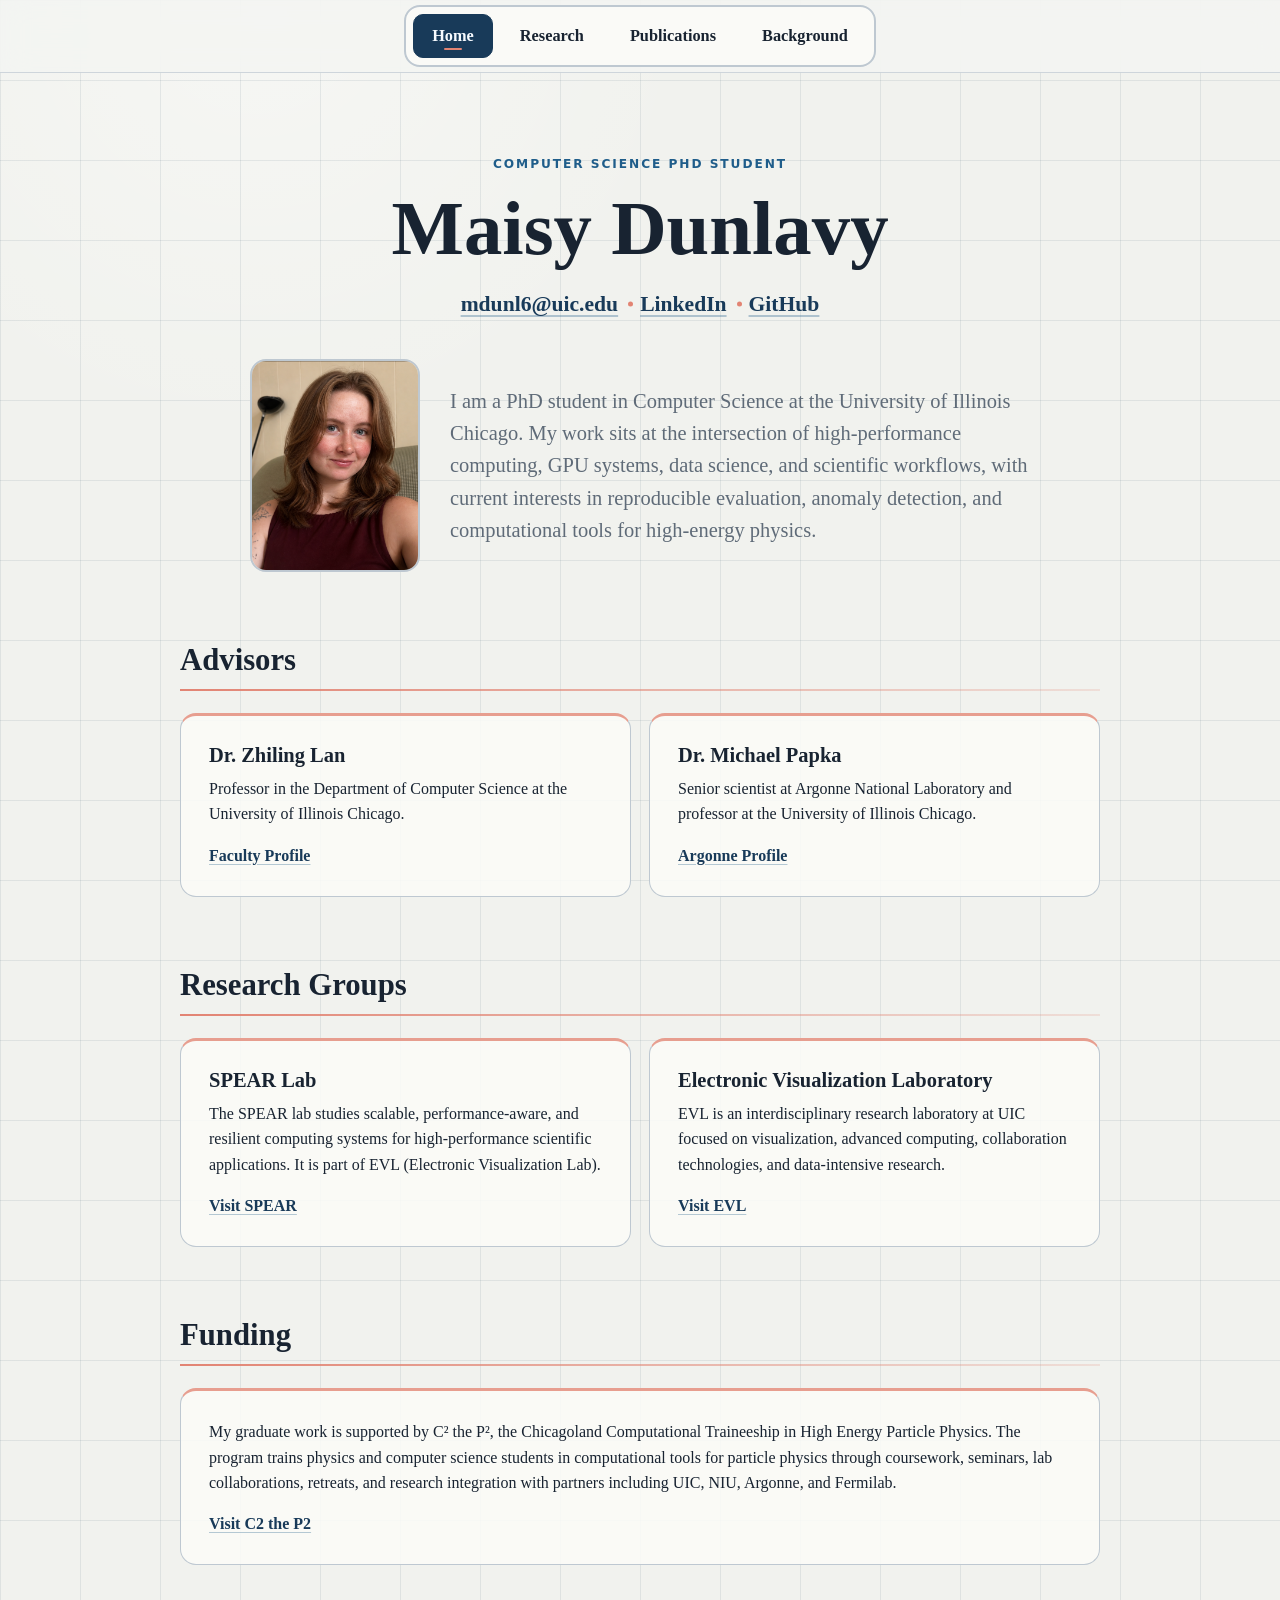
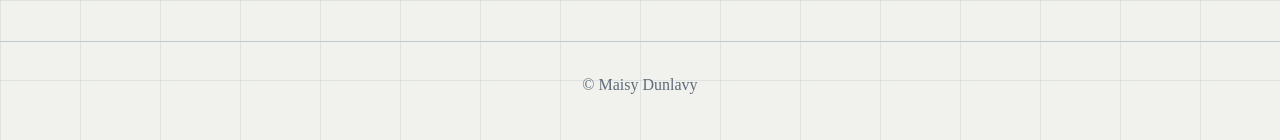
==== commit 1fd68860: "Add landing page headshot" ====
--- a/index.html
+++ b/index.html
@@ -30,13 +30,10 @@
       </div>
 
       <div class="bio-block">
-        <div class="headshot-placeholder" aria-label="Headshot placeholder">
-          <span>MD</span>
-        </div>
+        <img class="headshot-photo" src="assets/headshot.png" alt="Headshot of Maisy Dunlavy" />
 
         <p class="bio">
-          I am a PhD student in Computer Science at the University of Illinois Chicago, advised by
-          Dr. Zhiling Lan and Dr. Michael Papka. My work sits at the intersection of high-performance
+          I am a PhD student in Computer Science at the University of Illinois Chicago. My work sits at the intersection of high-performance
           computing, GPU systems, data science, and scientific workflows, with current interests in
           reproducible evaluation, anomaly detection, and computational tools for high-energy physics.
         </p>
@@ -71,7 +68,7 @@
           <h3>SPEAR Lab</h3>
           <p>
             The SPEAR lab studies scalable, performance-aware, and resilient computing systems for
-            high-performance scientific applications.
+            high-performance scientific applications. It is part of EVL (Electronic Visualization Lab).
           </p>
           <p><a href="https://spear.lab.uic.edu/">Visit SPEAR</a></p>
         </div>
@@ -88,7 +85,7 @@
     </section>
 
     <section class="simple-section">
-      <h2>C2 the P2 Funding</h2>
+      <h2>Funding</h2>
       <div class="card">
         <p>
           My graduate work is supported by C² the P², the Chicagoland Computational Traineeship
--- a/style.css
+++ b/style.css
@@ -3,17 +3,19 @@
 }
 
 :root {
-  --ink: #211f1d;
-  --charcoal: #373431;
-  --muted: #746e67;
-  --paper: #f4eee7;
-  --panel: #fbf8f4;
-  --line: #bdb7b1;
-  --line-soft: #ded7cf;
-  --grid: rgba(91, 82, 73, 0.09);
-  --gold: #9a6a35;
-  --accent: #6e5f4f;
-  --shadow: 0 16px 34px rgba(47, 43, 39, 0.08);
+  --ink: #182331;
+  --charcoal: #183a59;
+  --muted: #5f6b78;
+  --paper: #f1f2ee;
+  --panel: #f8f8f4;
+  --line: #bec8d1;
+  --line-soft: #dce3e8;
+  --grid: rgba(24, 58, 89, 0.085);
+  --gold: #e28473;
+  --accent: #1f5d8a;
+  --light-blue: #d9edf7;
+  --salmon: #e28473;
+  --shadow: 0 16px 34px rgba(24, 35, 49, 0.08);
   --radius: 12px;
 }
 
@@ -23,7 +25,7 @@
   background:
     linear-gradient(var(--grid) 1px, transparent 1px),
     linear-gradient(90deg, var(--grid) 1px, transparent 1px),
-    radial-gradient(circle at 20% 0%, rgba(255, 255, 255, 0.58), transparent 28rem),
+    radial-gradient(circle at 20% 0%, rgba(255, 255, 255, 0.36), transparent 28rem),
     var(--paper);
   background-size: 80px 80px, 80px 80px, auto, auto;
   font-family: Georgia, "Times New Roman", Times, serif;
@@ -38,7 +40,7 @@
 a {
   color: var(--charcoal);
   font-weight: 700;
-  text-decoration-color: rgba(55, 52, 49, 0.28);
+  text-decoration-color: rgba(31, 93, 138, 0.32);
   text-underline-offset: 0.18em;
 }
 
@@ -50,8 +52,8 @@
   position: sticky;
   top: 0;
   z-index: 10;
-  border-bottom: 1px solid rgba(189, 183, 177, 0.72);
-  background: rgba(244, 238, 231, 0.84);
+  border-bottom: 1px solid rgba(190, 200, 209, 0.72);
+  background: rgba(244, 245, 242, 0.84);
   backdrop-filter: blur(14px);
 }
 
@@ -73,10 +75,11 @@
   border: 2px solid var(--line);
   border-radius: 16px;
   padding: 7px;
-  background: rgba(251, 248, 244, 0.82);
+  background: rgba(251, 251, 248, 0.82);
 }
 
 .nav-links a {
+  position: relative;
   min-height: 44px;
   display: inline-flex;
   align-items: center;
@@ -93,7 +96,19 @@
 .nav-links a.active {
   border-color: var(--charcoal);
   background: var(--charcoal);
-  color: #fffaf4;
+  color: #f8fbff;
+}
+
+.nav-links a.active::after {
+  content: "";
+  position: absolute;
+  left: 50%;
+  bottom: 7px;
+  width: 18px;
+  height: 2px;
+  border-radius: 999px;
+  background: var(--salmon);
+  transform: translateX(-50%);
 }
 
 main {
@@ -123,6 +138,15 @@
 h2 {
   margin-bottom: 22px;
   font-size: clamp(1.55rem, 2.4vw, 2rem);
+}
+
+h2::after {
+  content: "";
+  display: block;
+  width: 100%;
+  height: 2px;
+  margin-top: 12px;
+  background: linear-gradient(90deg, var(--salmon), rgba(226, 132, 115, 0.18));
 }
 
 h3 {
@@ -169,7 +193,7 @@
   background:
     linear-gradient(rgba(255, 255, 255, 0.35) 1px, transparent 1px),
     linear-gradient(90deg, rgba(255, 255, 255, 0.35) 1px, transparent 1px),
-    rgba(251, 248, 244, 0.78);
+    rgba(251, 251, 248, 0.78);
   background-size: 52px 52px;
   box-shadow: var(--shadow);
 }
@@ -196,6 +220,22 @@
   font-size: clamp(1.14rem, 2vw, 1.35rem);
 }
 
+.contact-line a + a {
+  position: relative;
+}
+
+.contact-line a + a::before {
+  content: "";
+  position: absolute;
+  left: -12px;
+  top: 50%;
+  width: 5px;
+  height: 5px;
+  border-radius: 50%;
+  background: var(--salmon);
+  transform: translateY(-50%);
+}
+
 .bio {
   margin: 0;
   color: var(--muted);
@@ -212,26 +252,13 @@
   margin: 38px auto 0;
 }
 
-.headshot-placeholder {
+.headshot-photo {
   width: 170px;
   aspect-ratio: 4 / 5;
-  display: grid;
-  place-items: center;
   border: 2px solid var(--line);
   border-radius: 16px;
-  background: rgba(251, 248, 244, 0.78);
-  color: var(--accent);
-}
-
-.headshot-placeholder span {
-  width: 76px;
-  height: 76px;
-  display: grid;
-  place-items: center;
-  border: 1px solid var(--line);
-  border-radius: 50%;
-  font-size: 1.7rem;
-  font-weight: 700;
+  object-fit: cover;
+  object-position: 54% 32%;
 }
 
 .simple-section {
@@ -249,7 +276,7 @@
   border: 2px solid var(--line);
   border-radius: 14px;
   background:
-    linear-gradient(180deg, rgba(55, 52, 49, 0.12), rgba(55, 52, 49, 0.2)),
+    linear-gradient(180deg, rgba(24, 58, 89, 0.08), rgba(24, 58, 89, 0.18)),
     url("assets/hpc-hero.png") center / cover;
   filter: sepia(0.18) saturate(0.66) contrast(0.94);
   opacity: 0.9;
@@ -275,8 +302,8 @@
   padding: 10px;
   border: 2px solid var(--line);
   border-radius: 18px;
-  background: rgba(251, 248, 244, 0.88);
-  box-shadow: 0 12px 24px rgba(47, 43, 39, 0.08);
+  background: rgba(251, 251, 248, 0.88);
+  box-shadow: 0 12px 24px rgba(24, 35, 49, 0.08);
 }
 
 .headshot,
@@ -296,7 +323,7 @@
   gap: 18px;
   padding: 28px;
   background:
-    linear-gradient(145deg, rgba(55, 52, 49, 0.95), rgba(55, 52, 49, 0.86)),
+    linear-gradient(145deg, rgba(24, 58, 89, 0.95), rgba(31, 93, 138, 0.86)),
     url("assets/gpu-reliability.png") center / cover;
   color: #ffffff;
   filter: sepia(0.1) saturate(0.72);
@@ -338,7 +365,7 @@
   border: 2px solid var(--line);
   border-radius: 11px;
   padding: 0 18px;
-  background: rgba(251, 248, 244, 0.92);
+  background: rgba(251, 251, 248, 0.92);
   color: var(--ink);
   font-size: 1.04rem;
   font-weight: 700;
@@ -353,7 +380,7 @@
 .button.primary {
   border-color: var(--charcoal);
   background: var(--charcoal);
-  color: #fffaf4;
+  color: #f8fbff;
 }
 
 .section-intro {
@@ -380,7 +407,7 @@
   border: 2px solid var(--line);
   border-radius: 18px;
   background:
-    linear-gradient(180deg, rgba(251, 248, 244, 0.08), rgba(55, 52, 49, 0.16)),
+    linear-gradient(180deg, rgba(251, 251, 248, 0.08), rgba(24, 58, 89, 0.16)),
     url("assets/gpu-reliability.png") center / cover;
   box-shadow: var(--shadow);
   filter: sepia(0.14) saturate(0.76) contrast(0.96);
@@ -407,8 +434,9 @@
 .timeline-item,
 .research-card {
   border: 1px solid var(--line);
+  border-top: 3px solid rgba(226, 132, 115, 0.78);
   border-radius: 16px;
-  background: rgba(251, 248, 244, 0.86);
+  background: rgba(251, 251, 248, 0.88);
   box-shadow: none;
 }
 
@@ -431,7 +459,7 @@
   min-height: 170px;
   border-bottom: 1px solid var(--line);
   background:
-    linear-gradient(180deg, rgba(251, 248, 244, 0.08), rgba(55, 52, 49, 0.2)),
+    linear-gradient(180deg, rgba(251, 251, 248, 0.08), rgba(24, 58, 89, 0.2)),
     url("assets/gpu-reliability.png") center / cover;
   filter: sepia(0.14) saturate(0.76);
 }
@@ -462,7 +490,7 @@
   border: 1px solid var(--line);
   border-radius: 9px;
   padding: 0 10px;
-  background: rgba(255, 255, 255, 0.38);
+  background: rgba(217, 237, 247, 0.46);
   color: var(--accent);
   font-family: ui-sans-serif, system-ui, -apple-system, BlinkMacSystemFont, "Segoe UI", sans-serif;
   font-size: 0.78rem;
@@ -472,7 +500,7 @@
 .status {
   margin: 0 6px 0 0;
   background: var(--charcoal);
-  color: #fffaf4;
+  color: #f8fbff;
 }
 
 .list-clean {
@@ -498,15 +526,20 @@
   top: 1.05em;
   width: 9px;
   height: 9px;
-  border: 1px solid var(--charcoal);
+  border: 1px solid var(--salmon);
   border-radius: 50%;
-  background: transparent;
+  background: rgba(226, 132, 115, 0.16);
 }
 
 .pub + .pub,
 .card + .card,
 .timeline-item + .timeline-item {
   margin-top: 16px;
+}
+
+.card-grid .card + .card,
+.research-grid .research-card + .research-card {
+  margin-top: 0;
 }
 
 .page-header {
@@ -574,7 +607,7 @@
     margin-left: 0;
   }
 
-  .headshot-placeholder {
+  .headshot-photo {
     width: min(170px, 100%);
   }
 
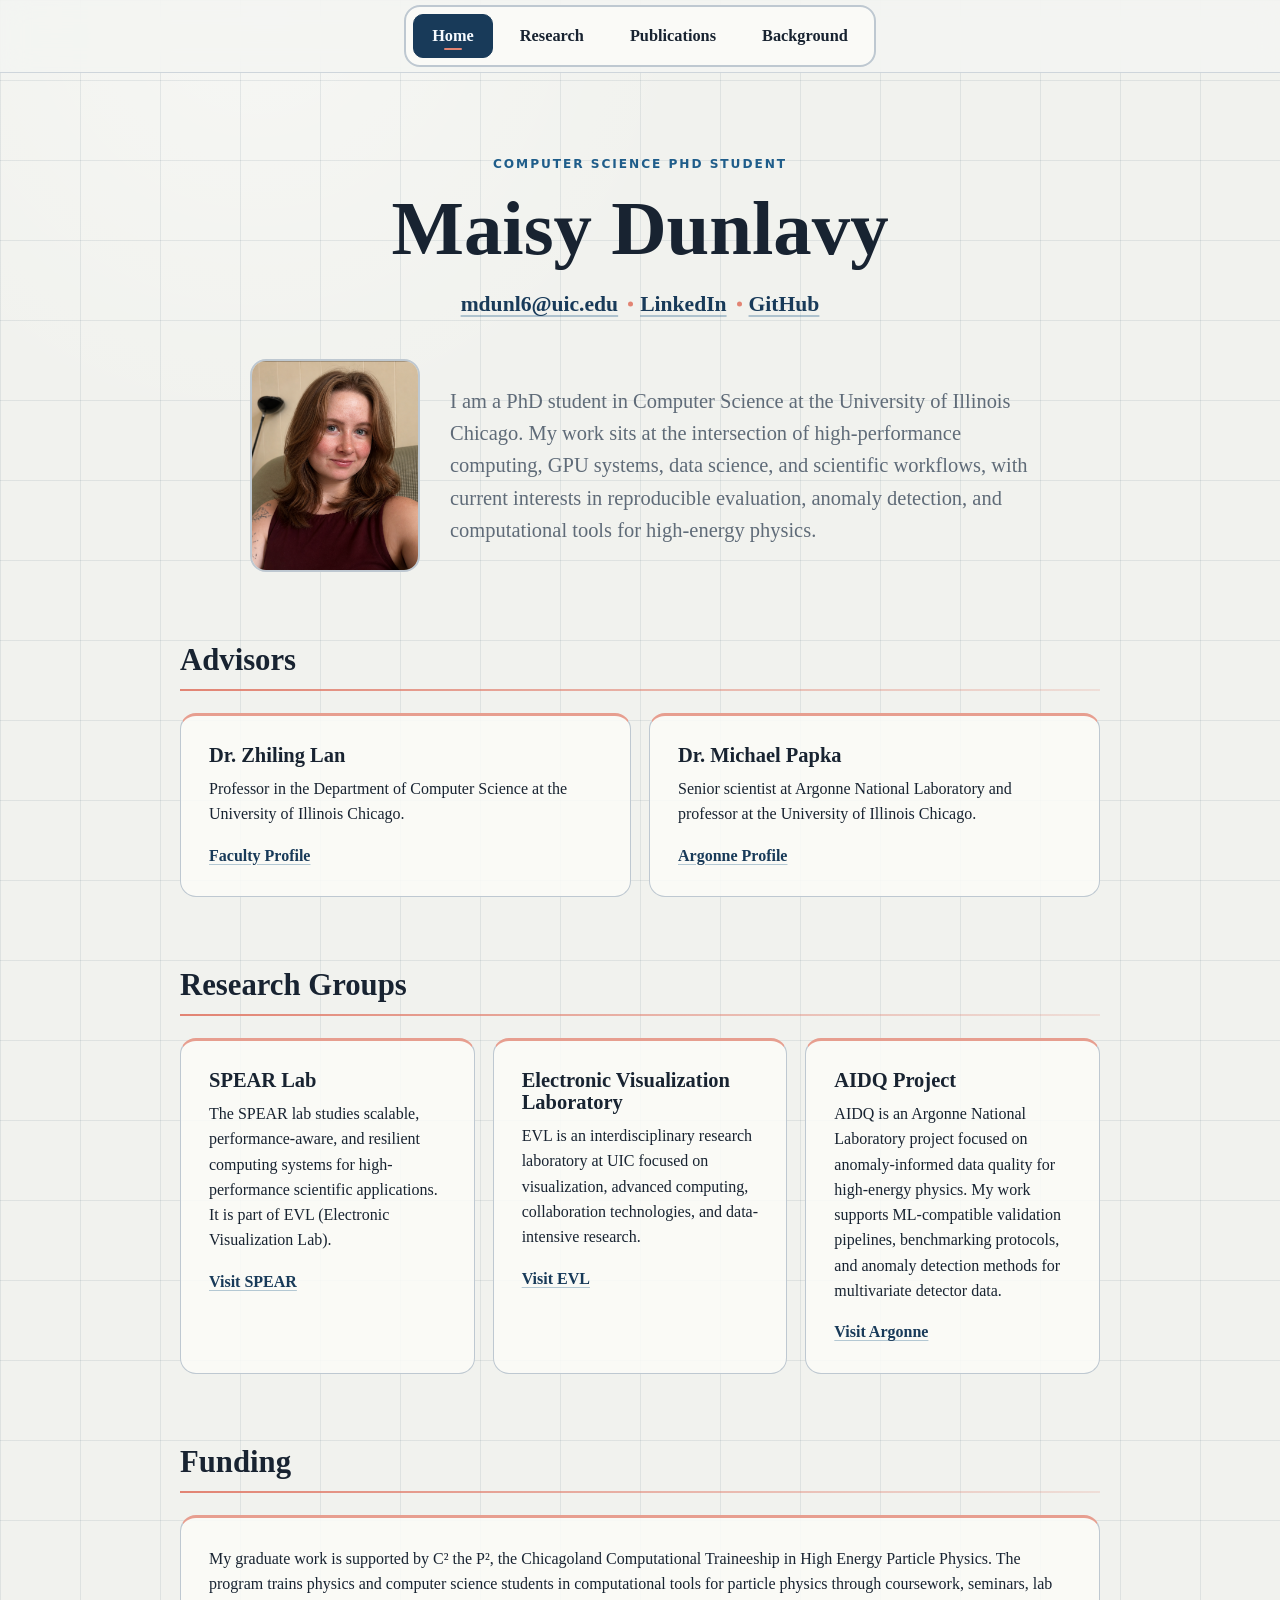
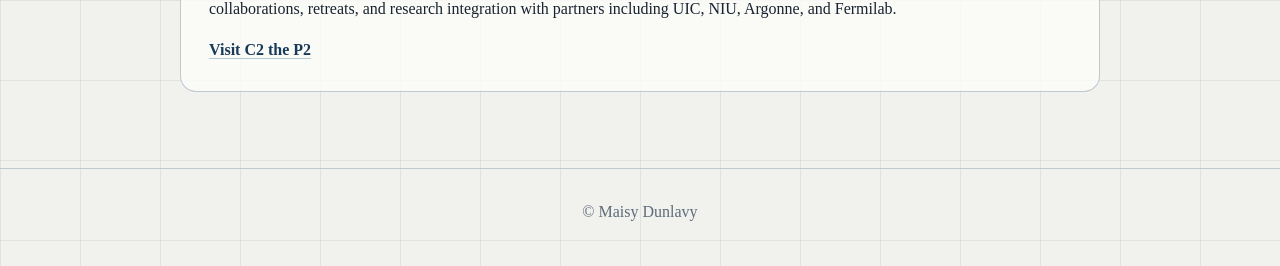
==== commit 7695d235: "Add AIDQ research group card" ====
--- a/index.html
+++ b/index.html
@@ -63,7 +63,7 @@
 
     <section class="simple-section">
       <h2>Research Groups</h2>
-      <div class="card-grid">
+      <div class="card-grid three-card-grid">
         <div class="card">
           <h3>SPEAR Lab</h3>
           <p>
@@ -80,6 +80,16 @@
             advanced computing, collaboration technologies, and data-intensive research.
           </p>
           <p><a href="https://www.evl.uic.edu/">Visit EVL</a></p>
+        </div>
+
+        <div class="card">
+          <h3>AIDQ Project</h3>
+          <p>
+            AIDQ is an Argonne National Laboratory project focused on anomaly-informed data quality
+            for high-energy physics. My work supports ML-compatible validation pipelines,
+            benchmarking protocols, and anomaly detection methods for multivariate detector data.
+          </p>
+          <p><a href="https://www.anl.gov/">Visit Argonne</a></p>
         </div>
       </div>
     </section>
--- a/style.css
+++ b/style.css
@@ -425,6 +425,10 @@
   grid-template-columns: repeat(2, minmax(0, 1fr));
 }
 
+.three-card-grid {
+  grid-template-columns: repeat(3, minmax(0, 1fr));
+}
+
 .research-grid {
   grid-template-columns: repeat(3, minmax(0, 1fr));
 }
@@ -575,6 +579,7 @@
   .hero,
   .split,
   .card-grid,
+  .three-card-grid,
   .research-grid {
     grid-template-columns: 1fr;
   }
